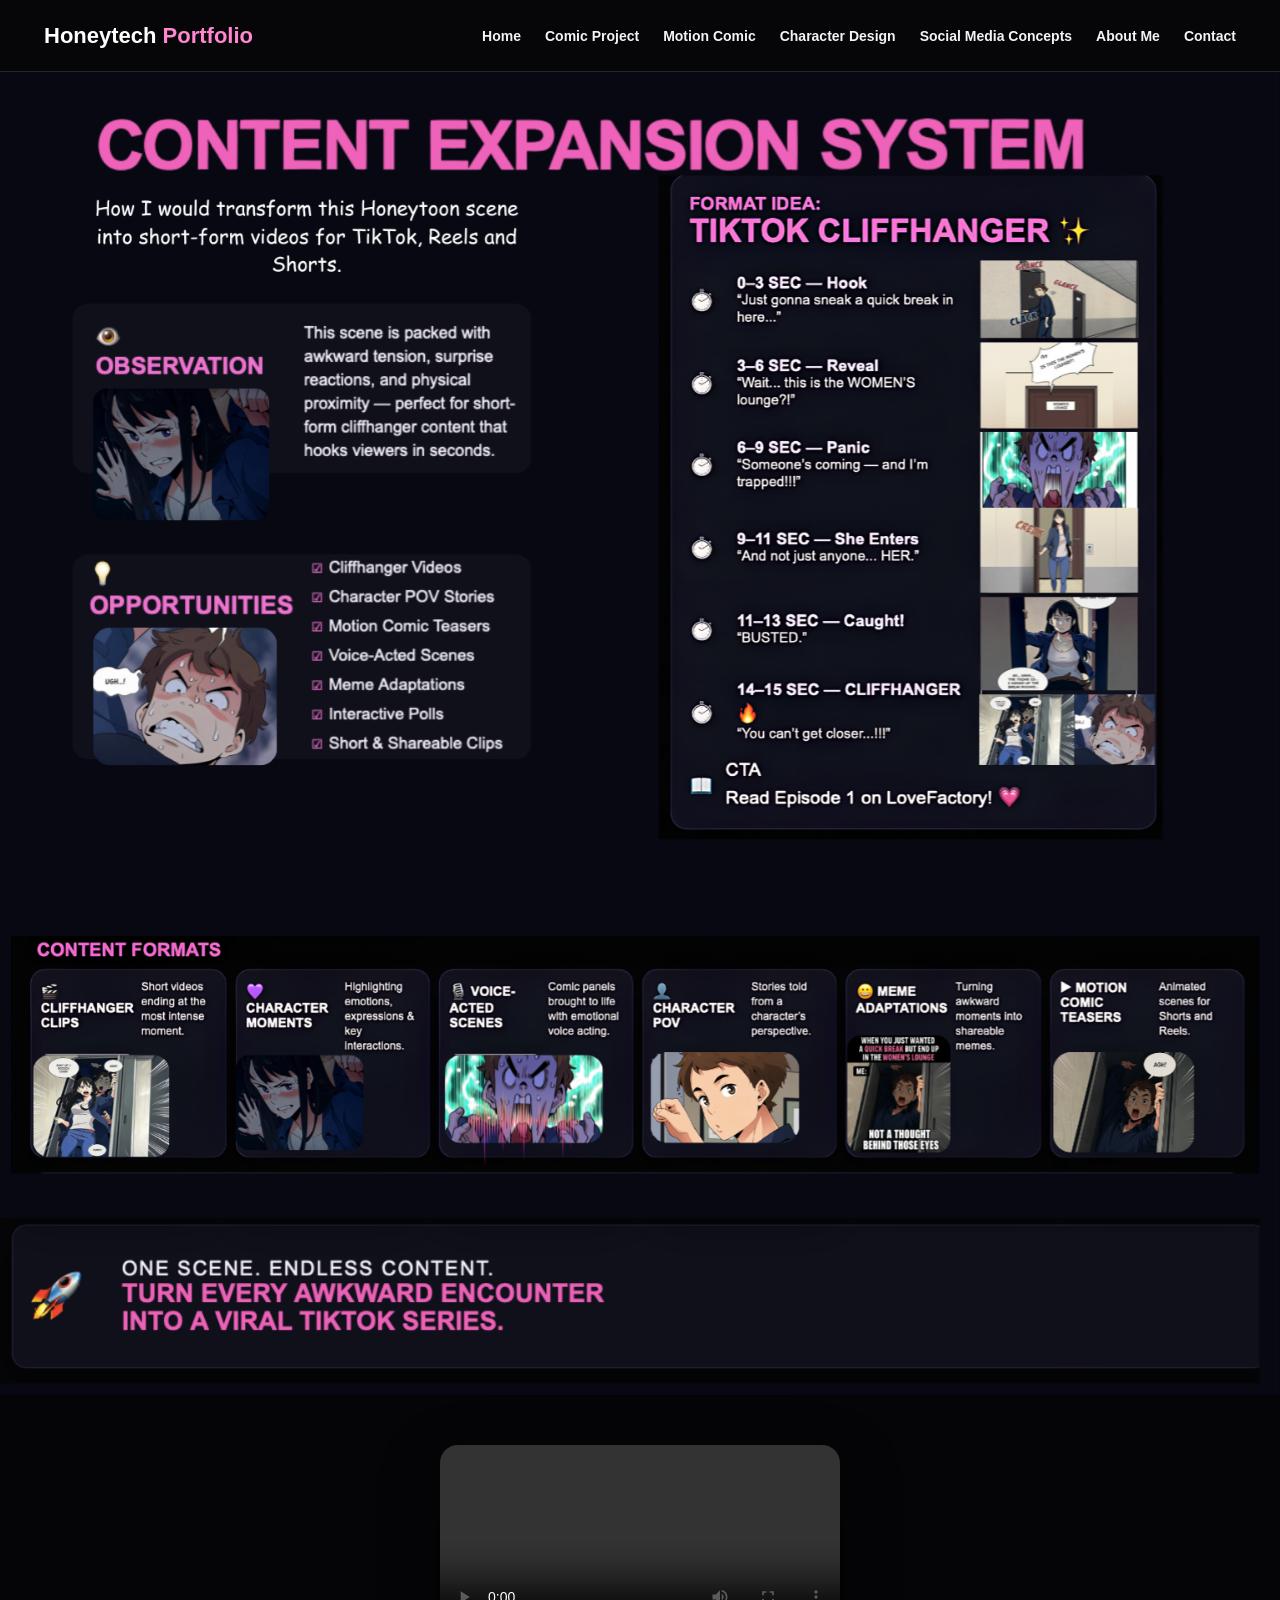
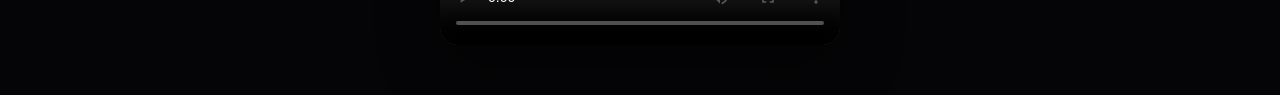
==== social-media.html @ 679a3534 "Initial portfolio website" ====
<!DOCTYPE html>
<html lang="ru">
<head>
  <meta charset="UTF-8" />
  <meta name="viewport" content="width=device-width, initial-scale=1.0" />
  <title>Social Media Concepts</title>
  <link rel="stylesheet" href="styles.css" />
</head>

<body>
  <header class="header">
    <a href="index.html" class="logo">Honeytech <span>Portfolio</span></a>

    <button class="burger" id="burger">☰</button>

    <nav class="nav" id="nav">
      <a href="index.html">Home</a>
      <a href="index.html#comic">Comic Project</a>
      <a href="index.html#motion">Motion Comic</a>
      <a href="index.html#characters">Character Design</a>
      <a href="social-media.html">Social Media Concepts</a>
      <a href="index.html#about">About Me</a>
      <a href="index.html#contact">Contact</a>
    </nav>
  </header>

 <main class="project-page">

    <img
        src="assets/social-media-page.png"
        alt="Social Media Concepts 1"
        class="project-image">

    <img
        src="assets/social-media-page-2.png"
        alt="Social Media Concepts 2"
        class="project-image">

   <video class="motion-video" controls playsinline>
    <source src="assets/social-media-video.mp4" type="video/mp4">
    Your browser does not support the video tag.
</video>
</main>

  <script src="script.js"></script>
</body>
</html>
---- styles.css ----
* {
  box-sizing: border-box;
  margin: 0;
  padding: 0;
}

html {
  scroll-behavior: smooth;
}

body {
  background: #050507;
  color: #fff;
  font-family: Arial, sans-serif;
}

img {
  width: 100%;
  display: block;
  object-fit: cover;
}

/* HEADER */
.header {
  height: 72px;
  padding: 0 44px;
  background: #060608;
  border-bottom: 1px solid #242433;
  display: flex;
  align-items: center;
  justify-content: space-between;
  position: sticky;
  top: 0;
  z-index: 99;
}

.logo {
  color: #fff;
  text-decoration: none;
  font-size: 22px;
  font-weight: 900;
}

.logo span {
  color: #ff86cf;
}

.nav {
  display: flex;
  gap: 24px;
}

.nav a {
  color: #f4f4f7;
  text-decoration: none;
  font-size: 14px;
  font-weight: 700;
}

.nav a:hover {
  color: #ff86cf;
}

.burger {
  display: none;
}

/* HERO */
.hero {
  max-width: 1500px;
  margin: 0 auto;
  min-height: 620px;
  display: grid;
  grid-template-columns: 60% 40%;
  border-bottom: 1px solid #242433;
}

.hero-image {
  height: 620px;
}

.hero-image img {
  height: 100%;
}

.hero-content {
  align-self: center;
  margin: 0 44px;
  background: #12121a;
  border: 1px solid #29283d;
  border-radius: 30px;
  padding: 42px 38px;
  box-shadow: 0 30px 80px rgba(0,0,0,.5);
}

.eyebrow {
  color: #bdb9ca;
  font-size: 12px;
  letter-spacing: 3px;
  font-weight: 800;
  margin-bottom: 18px;
}

.hero-brand {
  display: flex;
  align-items: center;
  gap: 16px;
  margin-bottom: 16px;
}

.hero-brand img {
  width: 64px;
  height: 64px;
  object-fit: contain;
}

.hero-brand h1 {
  font-size: 74px;
  line-height: .9;
  font-weight: 900;
  text-transform: lowercase;
}

.hero-content h2 {
  color: #ff86cf;
  font-size: 34px;
  line-height: 1.08;
  font-style: italic;
  margin-bottom: 26px;
}

.hero-description {
  color: #eceaf2;
  font-size: 16px;
  line-height: 1.6;
}

.buttons {
  display: flex;
  gap: 14px;
  margin-top: 30px;
  flex-wrap: wrap;
}

.btn {
  display: inline-block;
  padding: 14px 25px;
  border-radius: 999px;
  text-decoration: none;
  font-weight: 900;
  color: #111;
  transition: .25s;
}

.btn:hover {
  transform: translateY(-3px);
}

.pink {
  background: #ff86cf;
}

.purple {
  background: #a58cff;
}

.outline {
  color: white;
  border: 1px solid #a58cff;
  margin-top: 24px;
}

/* COMIC */
.comic-section {
  max-width: 1500px;
  margin: 0 auto;
  padding: 30px 44px;
  display: grid;
  grid-template-columns: 31% 69%;
  gap: 22px;
  border-bottom: 1px solid #242433;
}

.comic-text {
  background: #12121a;
  border: 1px solid #29283d;
  border-radius: 28px;
  padding: 44px 34px;
}

.comic-text h2 {
  color: #ff86cf;
  font-size: 45px;
  line-height: 1;
  font-style: italic;
  margin-bottom: 18px;
}

.comic-text h3 {
  color: #fff;
  font-size: 22px;
  margin-bottom: 12px;
}

.comic-text p {
  color: #eceaf2;
  font-size: 16px;
  line-height: 1.6;
}

.comic-gallery {
  display: grid;
  grid-template-columns: repeat(4, 1fr);
  gap: 14px;
}

.comic-gallery img {
  height: 430px;
  border-radius: 24px;
}

/* THREE CARDS */
.three-cards {
  max-width: 1500px;
  margin: 0 auto;
  padding: 30px 44px;
  display: grid;
  grid-template-columns: repeat(3, 1fr);
  gap: 22px;
  border-bottom: 1px solid #242433;
}

.card {
  background: #12121a;
  border: 1px solid #29283d;
  border-radius: 26px;
  padding: 28px;
}

.card h2 {
  font-size: 27px;
  margin-bottom: 12px;
}

.card p {
  color: #d8d5e0;
  line-height: 1.5;
  margin-bottom: 18px;
}

.card img,
.video-box img {
  height: 285px;
  border-radius: 20px;
}

.video-box {
  position: relative;
}

.video-box span {
  position: absolute;
  inset: 0;
  margin: auto;
  width: 58px;
  height: 58px;
  border-radius: 50%;
  background: white;
  color: #111;
  display: grid;
  place-items: center;
  font-size: 24px;
}

/* SOCIAL DETAIL */
.social-detail {
  max-width: 1500px;
  margin: 0 auto;
  padding: 30px 44px;
  display: grid;
  grid-template-columns: 1fr .75fr;
  gap: 22px;
  border-bottom: 1px solid #242433;
}

.social-detail > div:first-child {
  background: #12121a;
  border: 1px solid #29283d;
  border-radius: 26px;
  padding: 38px;
}

.social-detail h2 {
  color: #ff86cf;
  font-size: 44px;
  line-height: 1.05;
  font-style: italic;
}

.social-detail ul {
  margin-top: 22px;
  padding-left: 22px;
}

.social-detail li {
  margin-bottom: 10px;
}

.format-card {
  background: #b99cff;
  color: #17111f;
  border-radius: 26px;
  padding: 38px;
}

.format-card h3 {
  font-size: 26px;
  margin-bottom: 18px;
}

/* ABOUT + CONTACT */
.about,
.contact {
  max-width: 1500px;
  margin: 0 auto;
  padding: 30px 44px;
  display: grid;
  grid-template-columns: 1fr 1fr;
  gap: 22px;
}

.about > div,
.contact > div:first-child {
  background: #12121a;
  border: 1px solid #29283d;
  border-radius: 26px;
  padding: 38px;
}

.about h2,
.contact h2 {
  font-size: 38px;
  margin-bottom: 14px;
}

.about p,
.contact p {
  color: #eceaf2;
  line-height: 1.6;
  margin-bottom: 10px;
}

.about img {
  height: 310px;
  border-radius: 26px;
}

.contact-big {
  color: #ff86cf;
  font-size: 54px;
  font-weight: 900;
  font-style: italic;
  line-height: 1.06;
  text-align: right;
  align-self: center;
}

/* MOBILE */
@media (max-width: 900px) {
  .header {
    padding: 0 20px;
  }

  .burger {
    display: block;
    background: none;
    border: none;
    color: white;
    font-size: 30px;
  }

  .nav {
    display: none;
    position: absolute;
    top: 72px;
    left: 20px;
    right: 20px;
    background: #12121a;
    border: 1px solid #29283d;
    border-radius: 20px;
    padding: 20px;
    flex-direction: column;
  }

  .nav.active {
    display: flex;
  }

  .hero,
  .comic-section,
  .three-cards,
  .social-detail,
  .about,
  .contact {
    grid-template-columns: 1fr;
  }

  .hero-image {
    height: 430px;
  }

  .hero-content {
    margin: 25px 20px;
  }

  .comic-section,
  .three-cards,
  .social-detail,
  .about,
  .contact {
    padding: 25px 20px;
  }

  .comic-gallery {
    grid-template-columns: 1fr 1fr;
  }

  .comic-gallery img {
    height: 340px;
  }

  .contact-big {
    text-align: left;
  }
}

@media (max-width: 520px) {
  .hero-brand h1 {
    font-size: 48px;
  }

  .hero-brand img {
    width: 46px;
    height: 46px;
  }

  .hero-content h2 {
    font-size: 29px;
  }

  .hero-description br {
    display: none;
  }

  .buttons {
    flex-direction: column;
  }

  .comic-gallery {
    grid-template-columns: 1fr;
  }

  .comic-gallery img {
    height: 300px;
  }

  .contact-big {
    font-size: 38px;
  }
}
/* UPDATED SOCIAL MEDIA + VIDEO + ABOUT SECTION */

.social-detail {
  max-width: 1500px;
  margin: 0 auto;
  padding: 38px 44px 20px;
  display: grid;
  grid-template-columns: 1.15fr .85fr;
  gap: 24px;
  border-bottom: none;
}

.social-left {
  background: #12121a;
  border: 1px solid #29283d;
  border-radius: 30px;
  padding: 46px 42px;
}

.social-left h2 {
  color: #ff86cf;
  font-size: 48px;
  line-height: 1.05;
  font-style: italic;
  margin-bottom: 28px;
}

.social-list {
  display: grid;
  gap: 14px;
}

.social-list p {
  background: #1a1a25;
  border: 1px solid #2b2a3d;
  border-radius: 18px;
  padding: 15px 18px;
  font-size: 17px;
  color: #f3eef7;
}

.format-card {
  background: linear-gradient(135deg, #b99cff, #ff86cf);
  color: #15111f;
  border-radius: 30px;
  padding: 46px 40px;
  min-height: 100%;
}

.format-card h3 {
  font-size: 34px;
  line-height: 1.08;
  margin-bottom: 26px;
}

.format-card p {
  font-size: 17px;
  margin-bottom: 14px;
}

/* VIDEO PLACEHOLDER SECTION */
.video-reference {
  max-width: 1500px;
  margin: 0 auto;
  padding: 20px 44px 38px;
  display: grid;
  grid-template-columns: .75fr 1.25fr;
  gap: 24px;
  border-bottom: 1px solid #242433;
}

.video-text {
  background: #12121a;
  border: 1px solid #29283d;
  border-radius: 30px;
  padding: 42px;
}

.video-text h2 {
  color: #ff86cf;
  font-size: 42px;
  line-height: 1.05;
  font-style: italic;
  margin-bottom: 20px;
}

.video-text p {
  color: #e9e6f0;
  font-size: 17px;
  line-height: 1.6;
}

.phone-video {
  position: relative;
  background: #12121a;
  border: 1px solid #29283d;
  border-radius: 30px;
  padding: 18px;
  min-height: 430px;
}

.phone-video img {
  height: 430px;
  border-radius: 22px;
  object-fit: cover;
}

.play-button {
  position: absolute;
  inset: 0;
  margin: auto;
  width: 74px;
  height: 74px;
  border-radius: 50%;
  background: rgba(255,255,255,.92);
  color: #111;
  display: grid;
  place-items: center;
  font-size: 30px;
}

/* UPDATED ABOUT */
.about {
  max-width: 1500px;
  margin: 0 auto;
  padding: 38px 44px;
  display: grid;
  grid-template-columns: .9fr 1.1fr;
  gap: 24px;
  border-bottom: 1px solid #242433;
}

.about-text {
  background: #12121a;
  border: 1px solid #29283d;
  border-radius: 30px;
  padding: 46px 42px;
}

.about-text h2 {
  color: #ff86cf;
  font-size: 46px;
  line-height: 1.05;
  font-style: italic;
  margin-bottom: 24px;
}

.about-text p {
  color: #e9e6f0;
  font-size: 17px;
  line-height: 1.6;
}

.about img {
  height: 390px;
  border-radius: 30px;
  object-fit: cover;
}

@media (max-width: 900px) {
  .social-detail,
  .video-reference,
  .about {
    grid-template-columns: 1fr;
    padding-left: 20px;
    padding-right: 20px;
  }

  .phone-video img {
    height: 360px;
  }
}
.social-detail,
.video-reference {
  display: none;
}

.social-reference {
  max-width: 1500px;
  margin: 0 auto;
  padding: 30px 44px;
  display: grid;
  grid-template-columns: 1.35fr 1fr .9fr;
  gap: 24px;
  border-bottom: 1px solid #242433;
}

.social-reference > div {
  background: #12121a;
  border: 1px solid #29283d;
  border-radius: 26px;
  padding: 34px;
}

.social-copy h2 {
  color: #ff86cf;
  font-size: 38px;
  line-height: 1;
  font-style: italic;
  margin-bottom: 26px;
}

.social-copy h4,
.example-adaptation h4 {
  text-transform: uppercase;
  color: #ffffff;
  font-size: 13px;
  letter-spacing: 1px;
  margin-bottom: 10px;
}

.social-copy p,
.example-adaptation p {
  color: #e8e6ef;
  font-size: 15px;
  line-height: 1.55;
  margin-bottom: 22px;
}

.social-copy ul {
  list-style: none;
  display: grid;
  gap: 9px;
  color: #f0edf5;
  font-size: 15px;
}

.mini-video {
  position: relative;
  margin-top: 16px;
  border-radius: 14px;
  overflow: hidden;
  background: #050507;
  border: 1px solid #343248;
}

.mini-video img {
  height: 190px;
  object-fit: cover;
}

.mini-video span {
  position: absolute;
  inset: 0;
  margin: auto;
  width: 52px;
  height: 52px;
  border-radius: 50%;
  background: rgba(255,255,255,.88);
  color: #111;
  display: grid;
  place-items: center;
  font-size: 22px;
}

.video-ui {
  position: absolute;
  left: 14px;
  right: 14px;
  bottom: 10px;
  color: white;
  font-size: 11px;
}

.video-ui div {
  height: 4px;
  background: white;
  border-radius: 99px;
  margin-top: 6px;
  opacity: .85;
}

.caption {
  font-size: 12px !important;
  color: #bdb9ca !important;
  margin-top: 12px;
}

.tiktok-card {
  background: #b99cff !important;
  color: #17111f;
}

.tiktok-card h3 {
  font-size: 16px;
  text-transform: uppercase;
  margin-bottom: 24px;
}

.format-row {
  display: grid;
  grid-template-columns: 42px 1fr;
  gap: 14px;
  align-items: start;
  margin-bottom: 24px;
}

.format-row span {
  font-size: 30px;
}

.format-row p {
  font-size: 14px;
  line-height: 1.35;
}

@media (max-width: 900px) {
  .social-reference {
    grid-template-columns: 1fr;
    padding: 25px 20px;
  }
}
.social-card {
  color: inherit;
  text-decoration: none;
  transition: .3s;
}

.social-card:hover {
  transform: translateY(-8px);
}
.about,
.contact {
  display: none;
}

.about-contact-row {
  max-width: 1500px;
  margin: 0 auto;
  padding: 30px 44px 18px;
  display: grid;
  grid-template-columns: 1fr 1fr;
  gap: 18px;
  border-bottom: 1px solid #242433;
}

.about-panel,
.contact-panel {
  background: #12121a;
  border: 1px solid #29283d;
  border-radius: 18px;
  min-height: 220px;
  overflow: hidden;
}

.about-panel {
  display: grid;
  grid-template-columns: 1fr 0.85fr;
}

.about-text {
  padding: 30px;
}

.about-text h2,
.contact-panel h2 {
  text-transform: uppercase;
  font-size: 18px;
  letter-spacing: 1.5px;
  margin-bottom: 18px;
}

.about-text p,
.contact-panel p {
  color: #e9e6f0;
  font-size: 15px;
  line-height: 1.6;
  margin-bottom: 14px;
}

.about-panel img {
  height: 100%;
  object-fit: cover;
}

.contact-panel {
  display: grid;
  grid-template-columns: 1fr 1fr;
  padding: 30px;
  align-items: center;
}

.contact-big {
  color: #ff86cf;
  font-size: 34px;
  font-weight: 900;
  font-style: italic;
  line-height: 1.1;
  text-align: right;
}

@media (max-width: 900px) {
  .about-contact-row,
  .about-panel,
  .contact-panel {
    grid-template-columns: 1fr;
  }

  .contact-big {
    text-align: left;
  }

  .about-panel img {
    height: 260px;
  }
}
.about-panel img,
.about img {
  width: 100%;
  height: 100%;
  min-height: 220px;
  object-fit: cover;
  border-radius: 0;
}
/* ===== CONTACT TEXT OVERRIDE ===== */

.contact-big{
    position: relative !important;
    display: flex !important;
    justify-content: center !important;
    align-items: center !important;
    text-align: center !important;
    height: 100%;
}

.contact-text{
    font-family: 'Caveat', cursive;
    color:#ff86cf;
    font-size:52px;
    line-height:1;
    transform:rotate(-5deg);
}

.star{
    position:absolute;
    color:#ff86cf;
}

.star1{
    top:20px;
    right:90px;
    font-size:22px;
}

.star2{
    top:5px;
    right:45px;
    font-size:18px;
}
/* Исправление положения сердечка и звездочки */

.star1{
    top:12px !important;
    right:20px !important;
    font-size:18px !important;
}

.star2{
    top:28px !important;
    right:65px !important;
    font-size:16px !important;
}
/* Украшения вокруг надписи */

.star3{
    position:absolute;
    top:6px;
    right:10px;
    color:#ff86cf;
    font-size:18px;
}

.star4{
    position:absolute;
    bottom:18px;
    left:35px;
    color:#ff86cf;
    font-size:18px;
}
/* SOCIAL CARD LINK */

.social-card{
    text-decoration: none;
    color: inherit;
    transition: .3s ease;
    cursor: pointer;
}

.social-card:hover{
    transform: translateY(-8px);
}
.comic-reader {
  background: #ffffff;
  max-width: 920px;
  margin: 0 auto;
  padding: 0;
}

.comic-reader img {
  width: 100%;
  height: auto;
  display: block;
  margin: 0 auto;
  border-radius: 0;
}

@media (max-width: 900px) {
  .comic-reader {
    max-width: 100%;
  }
}
.comic-reader {
  max-width: 340px !important;
  background: #fff;
  margin: 0 auto;
  padding: 30px 0;
}

.comic-reader img {
  width: 100%;
  height: auto;
  display: block;
  margin: 0 auto 24px;
}

.motion-video{

    width:100%;

    max-width:400px;

    display:block;

    margin:50px auto;

    border-radius:18px;

    box-shadow:0 20px 60px rgba(0,0,0,.45);

}
/* ===== FINAL MOBILE ADAPTATION ===== */

@media (max-width: 768px) {

  body {
    overflow-x: hidden;
  }

  .header {
    height: auto;
    min-height: 68px;
    padding: 16px 18px;
    align-items: flex-start;
  }

  .logo {
    font-size: 20px;
    line-height: 1.1;
  }

  .burger {
    display: block;
    background: none;
    border: none;
    color: #fff;
    font-size: 30px;
    cursor: pointer;
  }

  .nav {
    display: none;
    position: absolute;
    top: 68px;
    left: 14px;
    right: 14px;
    background: #12121a;
    border: 1px solid #29283d;
    border-radius: 18px;
    padding: 18px;
    flex-direction: column;
    gap: 16px;
    z-index: 999;
  }

  .nav.active {
    display: flex;
  }

  .nav a {
    font-size: 15px;
  }

  .hero {
    grid-template-columns: 1fr !important;
    min-height: auto;
  }

  .hero-image {
    height: 420px;
  }

  .hero-content {
    margin: 22px 18px 30px;
    padding: 28px 24px;
    border-radius: 24px;
  }

  .hero-brand h1 {
    font-size: 46px;
  }

  .hero-brand img {
    width: 46px;
    height: 46px;
  }

  .hero-content h2 {
    font-size: 28px;
  }

  .hero-description {
    font-size: 15px;
  }

  .hero-description br {
    display: none;
  }

  .buttons {
    flex-direction: column;
  }

  .btn {
    text-align: center;
    width: 100%;
  }

  .comic-section,
  .three-cards,
  .about-contact-row {
    grid-template-columns: 1fr !important;
    padding: 24px 18px;
  }

  .comic-gallery {
    grid-template-columns: 1fr 1fr;
    gap: 12px;
  }

  .comic-gallery img {
    height: 280px;
  }

  .card,
  .about-panel,
  .contact-panel {
    border-radius: 24px;
  }

  .card img,
  .video-box img {
    height: auto;
    max-height: none;
  }

  .about-panel {
    grid-template-columns: 1fr !important;
  }

  .about-panel img {
    height: auto;
  }

  .contact-panel {
    grid-template-columns: 1fr !important;
    gap: 30px;
  }

  .contact-big {
    min-height: 210px;
    padding: 10px 0 20px;
  }

  .contact-text {
    font-size: 42px !important;
  }

  .project-page {
    padding: 20px 12px !important;
  }

  .project-image {
    width: 100%;
    border-radius: 16px;
  }

  .motion-video {
    width: 100%;
    max-width: 92vw !important;
    margin: 30px auto;
  }

  .comic-reader {
    max-width: 92vw !important;
    padding: 20px 0;
  }
}

@media (max-width: 480px) {

  .hero-image {
    height: 340px;
  }

  .hero-content {
    padding: 24px 20px;
  }

  .hero-brand h1 {
    font-size: 38px;
  }

  .hero-content h2 {
    font-size: 25px;
  }

  .comic-gallery {
    grid-template-columns: 1fr;
  }

  .comic-gallery img {
    height: auto;
  }

  .contact-text {
    font-size: 36px !important;
  }

  .star1,
  .star2,
  .star3,
  .star4 {
    transform: scale(.8);
  }
}
/* ===== FINAL SOFT ANIMATIONS ===== */

body {
  animation: pageFade 0.45s ease;
}

@keyframes pageFade {
  from {
    opacity: 0;
    transform: translateY(8px);
  }
  to {
    opacity: 1;
    transform: translateY(0);
  }
}

.card,
.btn,
.project-image,
.motion-video,
.about-panel,
.contact-panel,
.comic-gallery img {
  transition: transform 0.3s ease, box-shadow 0.3s ease;
}

.card:hover,
.project-image:hover,
.motion-video:hover,
.about-panel:hover {
  transform: translateY(-6px);
  box-shadow: 0 22px 60px rgba(0,0,0,0.45);
}

.btn:hover {
  transform: translateY(-3px) scale(1.02);
}

.project-image,
.motion-video,
.comic-reader img {
  animation: softAppear 0.55s ease both;
}

@keyframes softAppear {
  from {
    opacity: 0;
    transform: translateY(14px);
  }
  to {
    opacity: 1;
    transform: translateY(0);
  }
}

video {
  background: #050507;
}
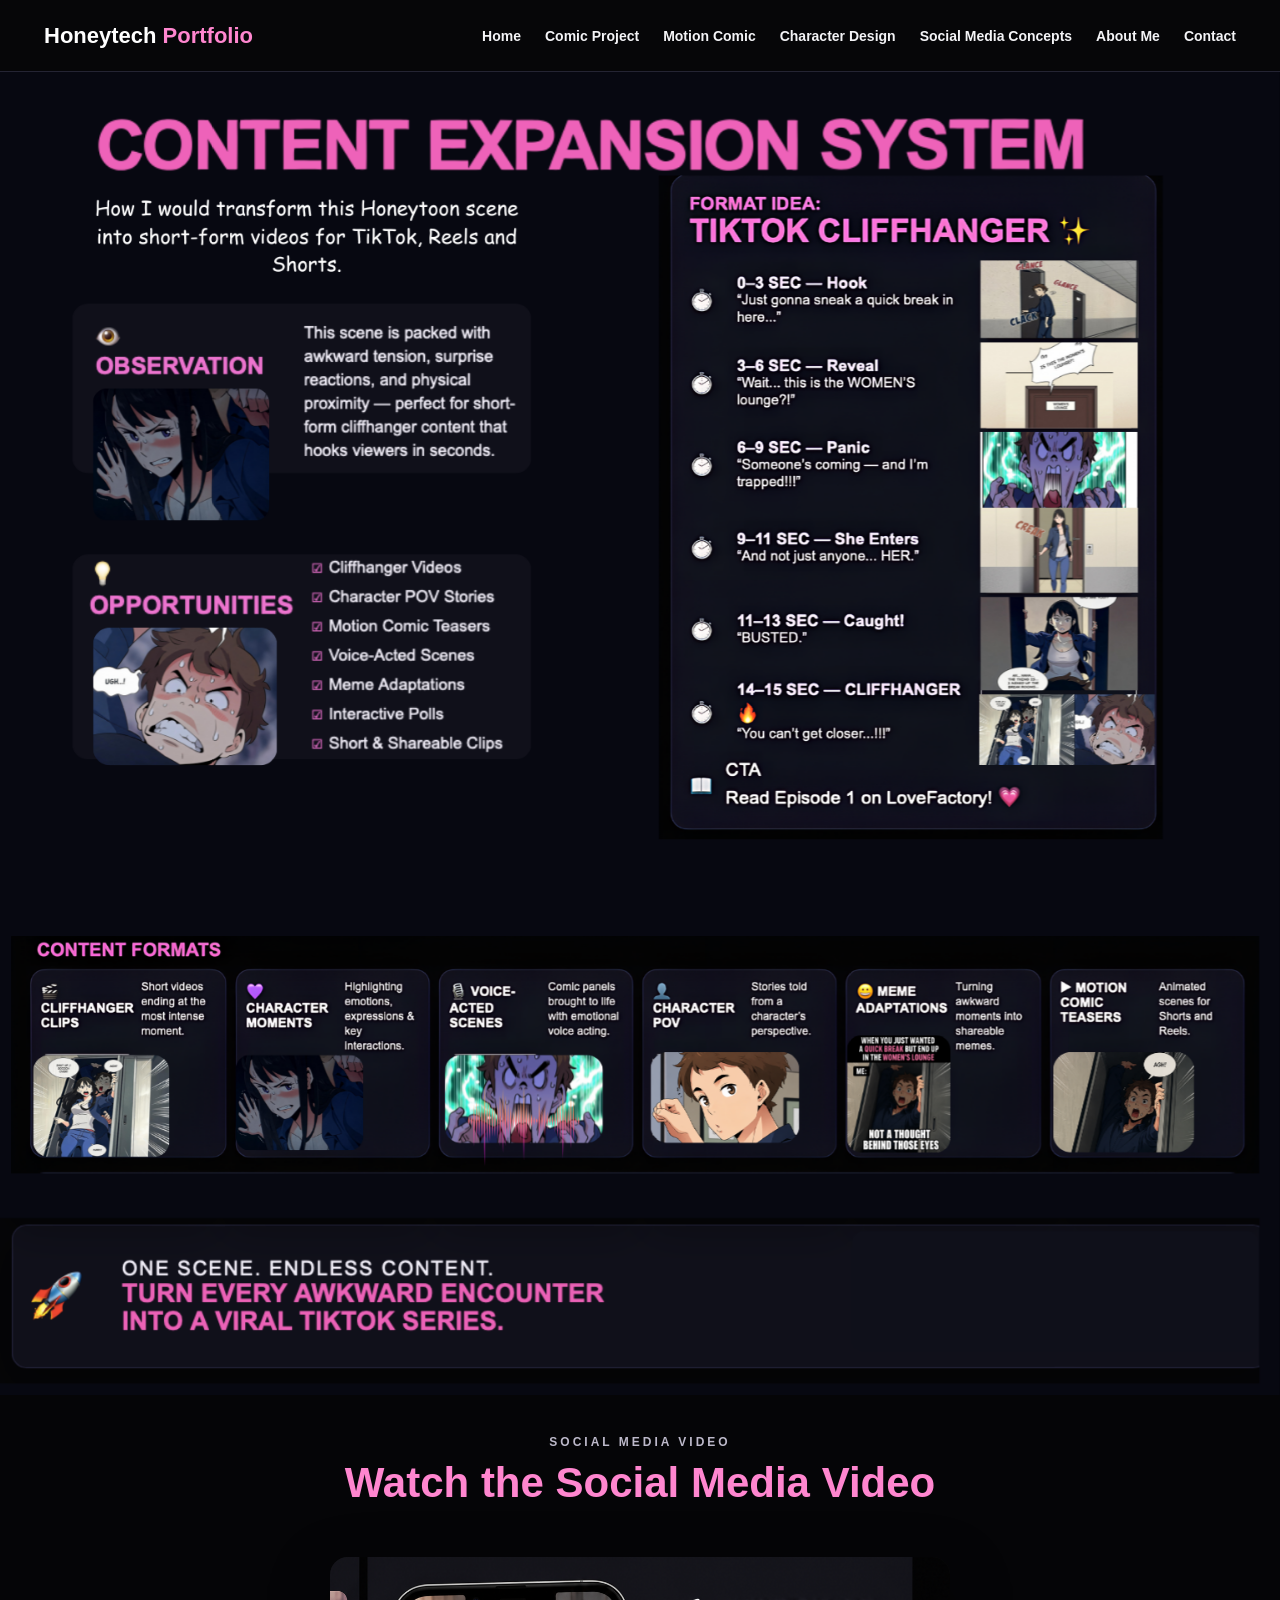
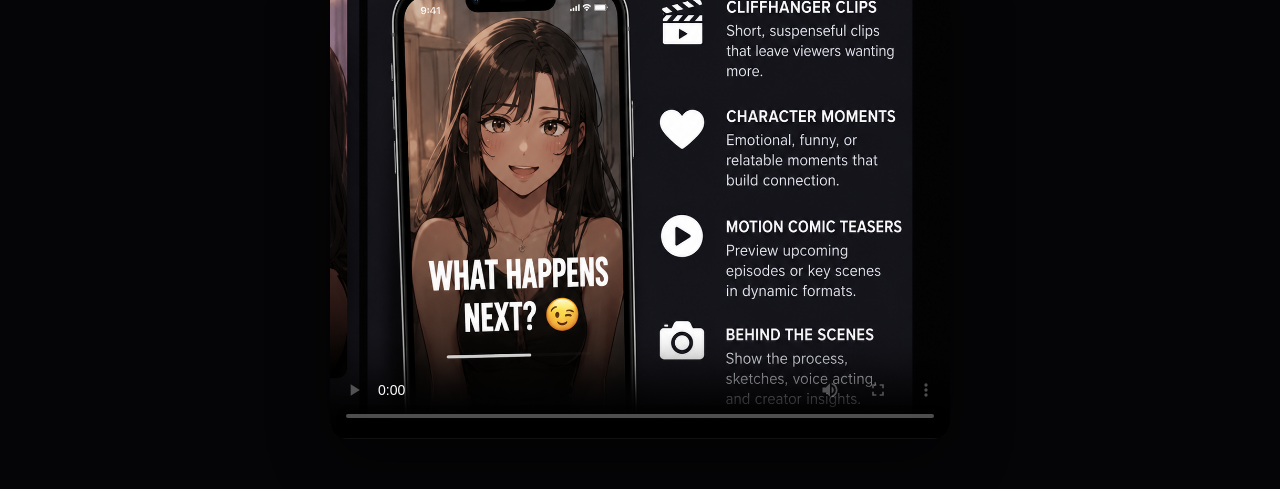
==== commit 4a043d54: "Improve mobile video pages" ====
--- a/social-media.html
+++ b/social-media.html
@@ -26,20 +26,20 @@
 
  <main class="project-page">
 
-    <img
-        src="assets/social-media-page.png"
-        alt="Social Media Concepts 1"
-        class="project-image">
+  <img src="assets/social-media-page.png" alt="Social Media Concepts 1" class="project-image">
 
-    <img
-        src="assets/social-media-page-2.png"
-        alt="Social Media Concepts 2"
-        class="project-image">
+  <img src="assets/social-media-page-2.png" alt="Social Media Concepts 2" class="project-image">
 
-   <video class="motion-video" controls playsinline>
-    <source src="assets/social-media-video.mp4" type="video/mp4">
-    Your browser does not support the video tag.
-</video>
+  <div class="video-section">
+    <p class="eyebrow">SOCIAL MEDIA VIDEO</p>
+    <h1>Watch the Social Media Video</h1>
+
+    <video class="motion-video" controls playsinline poster="assets/social-media.jpg">
+      <source src="assets/social-media-video.mp4" type="video/mp4">
+      Your browser does not support the video tag.
+    </video>
+  </div>
+
 </main>
 
   <script src="script.js"></script>
--- a/styles.css
+++ b/styles.css
@@ -1271,4 +1271,42 @@
 
 video {
   background: #050507;
+}
+.video-section {
+  max-width: 900px;
+  margin: 40px auto;
+  text-align: center;
+}
+
+.video-section h1 {
+  color: #ff86cf;
+  font-size: 42px;
+  margin-bottom: 24px;
+}
+
+.video-section .eyebrow {
+  margin-bottom: 10px;
+}
+
+.motion-video {
+  max-width: 620px !important;
+  background: #111;
+}
+
+@media (max-width: 768px) {
+  .video-section {
+    margin: 24px auto;
+    padding: 0 14px;
+  }
+
+  .video-section h1 {
+    font-size: 28px;
+    margin-bottom: 18px;
+  }
+
+  .motion-video {
+    width: 100%;
+    max-width: 92vw !important;
+    margin: 20px auto !important;
+  }
 }
